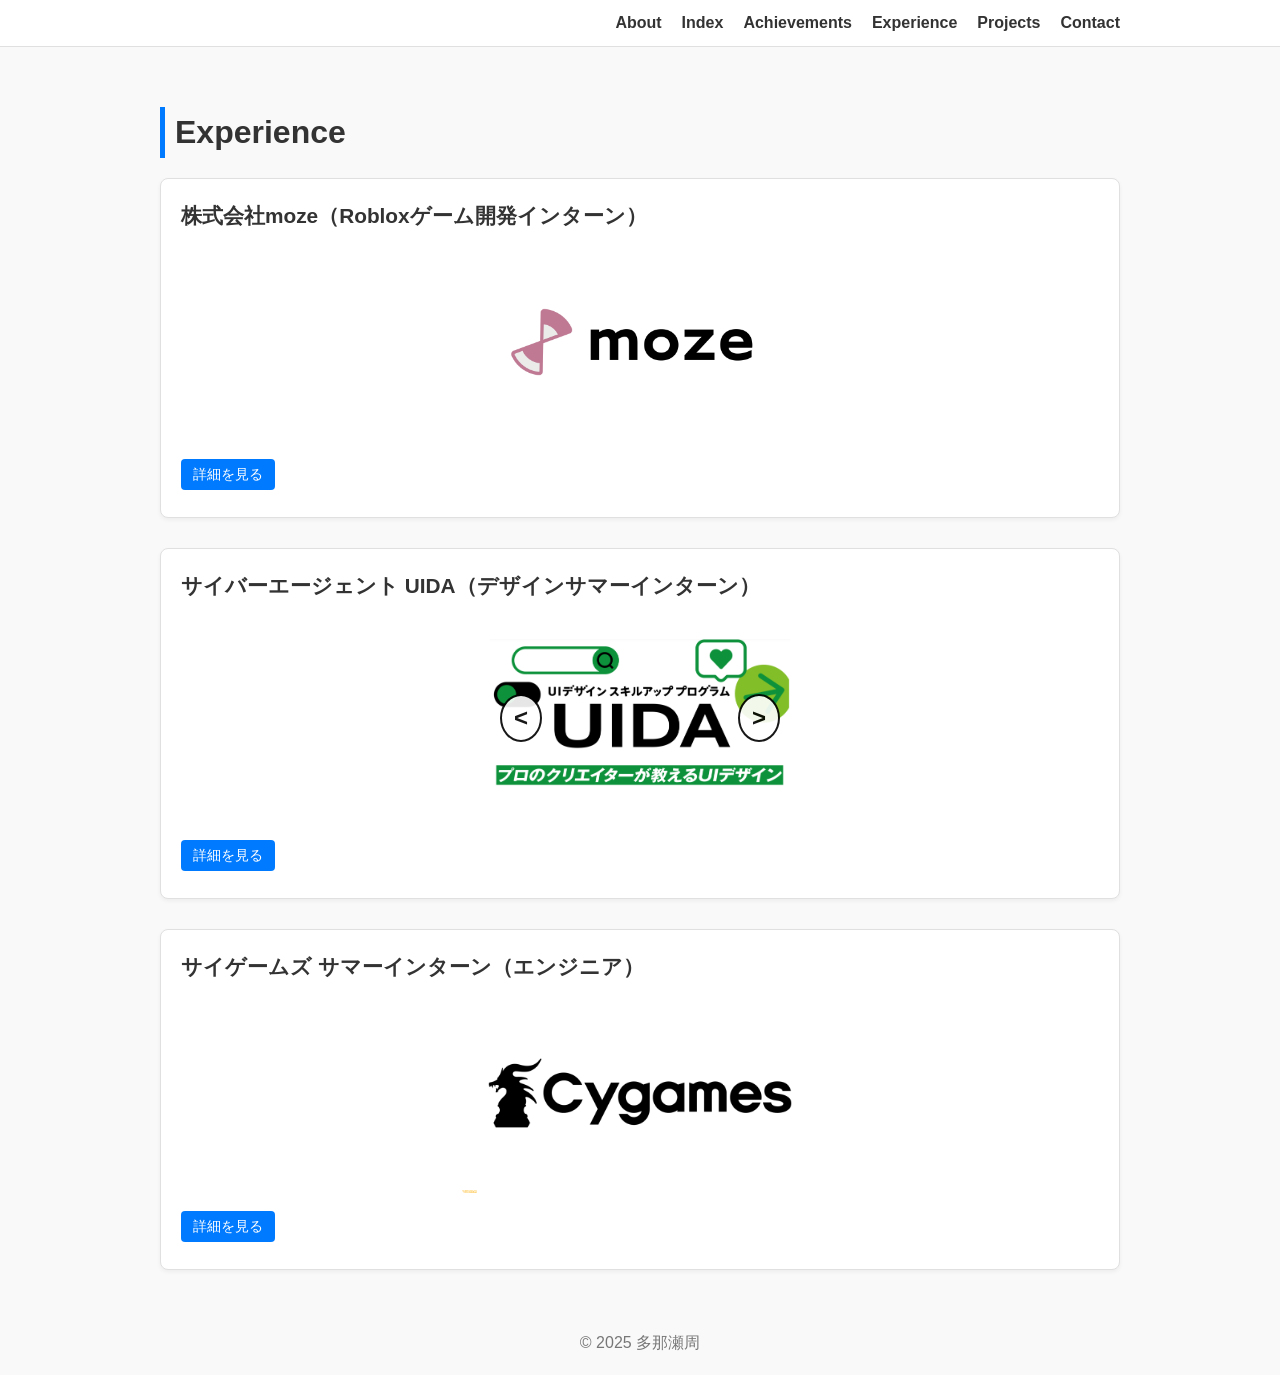
==== experience.html @ 0eff85e6 "Add files via upload" ====
﻿<!DOCTYPE html>
<html lang="ja">
<head>
    <meta charset="UTF-8" />
    <meta name="viewport" content="width=device-width, initial-scale=1.0" />
    <title>Experience | 多那瀬周</title>
    <link rel="stylesheet" href="css/style.css" />
</head>
<body>
    <!-- ヘッダー -->
    <header>
        <nav class="navbar">
            <ul class="nav-list">
                <li><a href="index.html#about">About</a></li>
                <li><a href="index.html#overview">Index</a></li>
                <li><a href="index.html#achievements">Achievements</a></li>
                <li><a href="#experience">Experience</a></li>
                <li><a href="projects.html">Projects</a></li>
                <li><a href="index.html#contact">Contact</a></li>
            </ul>
        </nav>
    </header>

    <!-- 自己紹介 -->
    <!-- 経験 -->
    <section id="experience" class="section">
        <h2>Experience</h2>
        <div class="project-card" id="exp-moze">
            <h3 class="project-title">株式会社moze（Robloxゲーム開発インターン）</h3>
            <img src="images/moze-logo.png" alt="mozeインターン" class="project-img" loading="lazy" />

            <!-- アクセシビリティ属性を付与 -->
            <button class="toggle-details" aria-expanded="false" aria-controls="moze-details">詳細を見る</button>

            <div id="moze-details" class="project-details">
                <div class="subsection">
                    <h4>概要</h4>
                    <p>
                        Robloxの<strong>企画〜ディレクション</strong>を担当（3名体制）。要件定義→タスク設計→レビューまで一貫して推進。<br>
                        自分主導のタイトル<strong>「Stairs」</strong>をリリースし、現在はダッシュボードで<strong>Retention</strong>（Day1/Day7など）や行動データを見ながら、
                        <strong>レベル設計・難易度・演出のアップデート</strong>に継続的に携わっています。<br>
                        ▶<a href="https://www.moze.ai/" target="_blank" rel="noopener noreferrer">株式会社mozeホームページ</a>
                    </p>
                </div>

                <div class="subsection">
                    <h4>Roblox人気ゲーム分析レポート：</h4>
                    <p>
                        プレイヤー維持率・収益性・配信者連携など、ヒット作の構造を分析。<br>
                        ▶ <a href="docs/roblox_hit_analysis.pdf" target="_blank" rel="noopener noreferrer">分析レポート（PDF）を開く</a>
                    </p>
                </div>

                <div class="subsection">
                    <h4>ホラーゲーム分析レポート：</h4>
                    <p>
                        『DOORS』『Rainbow Friends』などの演出・共体験要素・拡散性を分析。<br>
                        ▶ <a href="docs/roblox_horror_analysis.pdf" target="_blank" rel="noopener noreferrer">ホラーゲームレポート（PDF）を開く</a>
                    </p>
                </div>
            </div>
        </div>

        <!-- NEW: サイバーエージェント UIDA -->
        <div class="project-card" id="exp-uida">
            <h3 class="project-title">サイバーエージェント UIDA（デザインサマーインターン）</h3>
            <div class="image-slider image-slider--narrow" aria-label="UIDA インターン スクリーンショット">
                <div class="slider-container">
                    <img src="images/uida1.png" alt="UIDA インターン スクリーンショット 1" class="project-img" loading="lazy" />
                    <img src="images/uida2.png" alt="UIDA インターン スクリーンショット 2" class="project-img" loading="lazy" />
                </div>
                <button class="prev-btn" aria-label="前の画像へ">&lt;</button>
                <button class="next-btn" aria-label="次の画像へ">&gt;</button>
            </div>
            <button class="toggle-details">詳細を見る</button>
            <div class="project-details">
                <div class="subsection">
                    <h4>参加概要</h4>
                    <ul class="subsection-list">
                        <li>テーマは<strong>全員共通</strong>、チームは分かれて活動（相互に相談し合う仲間というスタイル）。</li>
                        <li>作品制作は<strong>個人で完遂</strong>（情報設計〜デザイン〜実装まで自身で担当）。</li>
                        <li>これまで<strong>エンジニア</strong>としてゲーム制作を行ってきたが、<strong>デザイナーとしてゲームUI</strong>を作るのは初挑戦。</li>
                        <li>チームメンバーやメンターからの助言を得ながら、完成度の高いUIを設計・制作。</li>
                    </ul>
                    <p class="note-link">
                        ▶ 公式情報：<a href="https://www.cyberagent.co.jp/careers/students/event/detail/id=31982" target="_blank" rel="noopener noreferrer">UIDA - CyberAgent</a>
                    </p>
                </div>
            </div>
        </div>

        <div class="project-card" id="exp-cygames">
            <h3 class="project-title">サイゲームズ サマーインターン（エンジニア）</h3>

            <!-- ロゴはMoze/UIDAと同じ見た目で統一 -->
            <img src="images/cygames.png" alt="Cygames サマーインターン" class="project-img logo" loading="lazy" />

            <button class="toggle-details" aria-expanded="false" aria-controls="cygames-details">詳細を見る</button>
            <div id="cygames-details" class="project-details">
                <div class="subsection">
                    <h4>参加概要</h4>
                    <ul class="subsection-list">
                        <li><strong>エンジニアサマーインターン</strong>に参加。現場メンターのレビューのもと、短期開発課題に取り組みました。</li>
                        <li>課せられた課題を着実にこなし、ゲーム開発の実務フロー（要件整理→実装→検証→改善）を体験。</li>
                        <li><strong>チーム開発でのコミュニケーション力や実装能力を高く評価</strong>された。</li>
                    </ul>
                    <p class="note-link">
                        ▶ 公式情報：<a href="https://fresh.cygames.co.jp/internship/detail.html?engineer&summer" target="_blank" rel="noopener noreferrer">Cygames Summer Internship（エンジニア）</a>
                    </p>
                </div>
            </div>
        </div>
    </section>




    <!-- フッター -->
    <footer>
        <p>© 2025 多那瀬周</p>
    </footer>

    <script src="js/main.js"></script>
</body>
    </html>
---- css/style.css ----
* {
    margin: 0;
    padding: 0;
    box-sizing: border-box;
}

body {
    font-family: 'Helvetica Neue', Arial, 'Hiragino Kaku Gothic ProN', sans-serif;
    line-height: 1.6;
    color: #333;
    background-color: #f9f9f9;
}

header {
    background-color: #fff;
    border-bottom: 1px solid #e0e0e0;
    position: sticky;
    top: 0;
    z-index: 100;
}

.navbar {
    max-width: 1000px;
    margin: 0 auto;
    padding: 10px 20px;
}

.nav-list {
    display: flex;
    list-style: none;
    justify-content: flex-end;
}

    .nav-list li {
        margin-left: 20px;
    }

    .nav-list a {
        text-decoration: none;
        color: #333;
        font-weight: bold;
    }

        .nav-list a:hover {
            color: #007bff;
        }

.section {
    max-width: 1000px;
    margin: 60px auto;
    padding: 0 20px;
}

    .section h2 {
        font-size: 2rem;
        margin-bottom: 20px;
        border-left: 5px solid #007bff;
        padding-left: 10px;
    }

.about-container {
    display: flex;
    flex-wrap: wrap;
    align-items: flex-start;
    gap: 20px;
    margin-top: 20px;
}

.intro-text {
    flex: 1;
    min-width: 0;
}

.profile-img {
    width: 150px;
    height: 150px;
    border-radius: 50%;
    object-fit: cover;
    margin-right: 20px;
}

.intro-text h3 {
    font-size: 1.5rem;
    margin-bottom: 10px;
}

.intro-text p {
    font-size: 1rem;
    line-height: 1.5;
}

.skill-list {
    list-style: disc inside;
    padding-left: 10px;
}

    .skill-list li {
        margin-bottom: 8px;
    }

.project-card {
    background-color: #fff;
    border: 1px solid #e0e0e0;
    border-radius: 8px;
    padding: 20px;
    margin-bottom: 30px;
    box-shadow: 0 2px 4px rgba(0,0,0,0.05);
    transition: box-shadow 200ms ease;
}

    .project-card:hover {
        box-shadow: 0px 3px 1px -2px rgba(0,0,0,0.2), 0px 2px 2px 0px rgba(0,0,0,0.14), 0px 1px 5px 0px rgba(0,0,0,0.12);
    }

    .project-card h3 {
        font-size: 1.3rem;
        margin-bottom: 10px;
    }

.project-img {
    width: 100%;
    max-width: 600px;
    border-radius: 4px;
    margin-bottom: 10px;
}

#contactForm {
    max-width: 500px;
}

    #contactForm input, #contactForm textarea {
        width: 100%;
        padding: 8px;
        margin-bottom: 12px;
        border: 1px solid #ccc;
        border-radius: 4px;
    }

    #contactForm button {
        background-color: #007bff;
        color: #fff;
        border: none;
        padding: 10px 16px;
        border-radius: 4px;
        cursor: pointer;
    }

        #contactForm button:hover {
            background-color: #0056b3;
        }

.sns-links {
    margin-top: 20px;
}

footer {
    text-align: center;
    margin: 60px 0 20px;
    color: #777;
}

@media (max-width: 768px) {
    .about-container {
        flex-direction: column;
        text-align: center;
    }

    .profile-img {
        margin: 0 auto 20px;
    }

    .nav-list {
        justify-content: center;
    }
}

/* 特徴セクション */
.features h4 {
    font-size: 1.2rem;
    margin: 20px 0 10px;
    border-left: 4px solid #007bff;
    padding-left: 8px;
}

.features-list {
    list-style-type: disc;
    list-style-position: outside;
    margin: 0; /* 元: -2 を修正 */
    padding-left: 1.2em;
}

    .features-list li ul {
        list-style-type: circle;
        list-style-position: outside;
        margin: 0;
        padding-left: 1.2em;
    }

    .features-list > li {
        margin-bottom: 0.75em;
    }

    .features-list strong {
        display: block;
    }

/* 小見出し */
.subsection {
    margin-top: 20px;
}

    .subsection h4 {
        font-size: 1.2rem;
        margin: 0 0 10px;
        border-left: 4px solid #007bff;
        padding-left: 8px;
        color: #333;
    }

    .subsection p {
        font-size: 1rem;
        line-height: 1.6;
        margin-left: 1em;
    }

.subsection-list {
    list-style-type: disc;
    list-style-position: outside;
    padding-left: 1.2em;
    margin-top: 0.5em;
    margin-bottom: 1.5em;
}

.video-embed {
    margin-bottom: 1.5em;
}

#vol11Container {
    max-width: 360px;
    margin: 1em auto;
}

    #vol11Container iframe {
        width: 100%;
        height: auto;
        aspect-ratio: 16 / 9;
    }

.note-link {
    text-align: center;
    margin: 0;
    padding: 0.5em 0;
    margin-bottom: 1.5em;
    font-size: 0.9rem;
    color: #555;
}

    .note-link a {
        color: #007bff;
        text-decoration: none;
    }

        .note-link a:hover {
            text-decoration: underline;
        }

.video-row {
    display: flex;
    flex-wrap: wrap;
    gap: 1rem;
    margin-bottom: 1.5em;
}

    .video-row .video-embed {
        flex: 1 1 45%;
        min-width: 280px;
    }

.video-embed iframe {
    width: 100%;
    height: auto;
    aspect-ratio: 16 / 9;
}

.demo-video {
    text-align: center;
    margin: 1em 0;
}

    .demo-video iframe {
        width: 50%;
        max-width: 600px;
        aspect-ratio: 16 / 9;
        border: none;
        border-radius: 4px;
    }

.project-details {
    display: none;
    margin-top: 1em;
}

.toggle-details {
    display: inline-block;
    margin: 0.5em 0;
    padding: 6px 12px;
    font-size: 0.9rem;
    background-color: #007bff;
    color: #fff;
    border: none;
    border-radius: 4px;
    cursor: pointer;
}

    .toggle-details:hover {
        background-color: #0056b3;
    }

.image-slider {
    position: relative;
    width: 100%;
    max-width: 400px;
    margin: 0 auto 10px;
    overflow: hidden;
    border-radius: 4px;
}
/* Tabitと同じ“細め”幅が必要な場合に使用 */
.image-slider--narrow {
    max-width: 300px;
}

.slider-container {
    display: flex;
    transition: transform 0.4s ease-in-out;
}

.image-slider .project-img {
    width: 100%;
    flex-shrink: 0;
    max-width: 100%;
    margin: 0;
    border-radius: 0;
    display: block;
}

.prev-btn, .next-btn {
    position: absolute;
    top: 50%;
    transform: translateY(-50%);
    background-color: rgba(0,0,0,0.4);
    color: #fff;
    border: none;
    padding: 8px 12px;
    font-size: 1.5rem;
    cursor: pointer;
    z-index: 10;
    transition: background-color 0.2s ease;
}

    .prev-btn:hover, .next-btn:hover {
        background-color: rgba(0,0,0,0.7);
    }

.prev-btn {
    left: 10px;
}

.next-btn {
    right: 10px;
}

/* 経験セクションのロゴ・UIDAスライダー画像を統一 */
#experience .project-card .project-img {
  width: auto;
  height: 200px;      /* Mozeと同じ高さに固定 */
  margin: 0 auto 10px;
  display: block;
  object-fit: contain; /* 画像が潰れないように */
}
/* 経験セクションのロゴ・UIDAスライダー画像を統一 */
#experience .project-card .project-img {
    width: auto;
    height: 200px; /* Mozeと同じ高さに固定 */
    margin: 0 auto 10px;
    display: block;
    object-fit: contain; /* 画像が潰れないように */
}
/* スライダー矢印のスタイルをくっきり白黒に */
.prev-btn, .next-btn {
    position: absolute;
    top: 50%;
    transform: translateY(-50%);
    background-color: #fff; /* 白背景 */
    color: #000; /* 黒文字（矢印） */
    border: 2px solid #000; /* 黒枠でくっきり */
    padding: 8px 12px;
    font-size: 1.5rem;
    font-weight: bold;
    cursor: pointer;
    z-index: 10;
    transition: background-color 0.2s ease, color 0.2s ease;
    border-radius: 50%; /* 丸ボタンにするとさらに目立つ */
    opacity: 0.9;
}

    .prev-btn:hover, .next-btn:hover {
        background-color: #000; /* ホバー時は反転 */
        color: #fff;
    }

.prev-btn {
    left: 10px;
}

.next-btn {
    right: 10px;
}
/* ===== Overview（Index）の横スクロール行 ===== */
.overview {
    background: #fff;
    border: 1px solid #e0e0e0;
    border-radius: 14px;
    padding: 14px 14px 8px;
    margin-bottom: 16px;
}

.overview-title {
    font-size: 1.05rem;
    font-weight: 700;
    margin: 0 0 10px 4px;
    color: #333;
}

.overview-scroll {
    display: flex;
    gap: 12px;
    overflow-x: auto;
    overscroll-behavior-x: contain;
    scroll-snap-type: x proximity;
    padding-bottom: 8px;
    -webkit-overflow-scrolling: touch;
}

    /* スクロールバーを細く（必要なら消してOK） */
    .overview-scroll::-webkit-scrollbar {
        height: 8px;
    }

    .overview-scroll::-webkit-scrollbar-thumb {
        background: #c8c8c8;
        border-radius: 8px;
    }

    .overview-scroll::-webkit-scrollbar-track {
        background: transparent;
    }

.overview-item {
    flex: 0 0 auto; /* 横にずらっと並べる */
    width: 210px; /* “いい感じ”のカード幅 */
    min-height: 64px;
    display: flex;
    align-items: center;
    gap: 12px;
    text-decoration: none;
    color: #222;
    background: #f7f7f7;
    border: 1px solid #e5e5e5;
    border-radius: 12px;
    padding: 10px 12px;
    scroll-snap-align: start; /* スクロール止まりやすく */
    transition: transform .1s ease, box-shadow .1s ease, background-color .2s ease;
}

    .overview-item:hover {
        transform: translateY(-2px);
        background: #fff;
        box-shadow: 0 2px 6px rgba(0,0,0,.08);
    }

    .overview-item img {
        width: 40px;
        height: 40px; /* アイコンを少し大きめに */
        object-fit: contain;
        border-radius: 8px;
        background: #fff;
        border: 1px solid #ddd;
    }

    .overview-item span {
        font-weight: 700;
        font-size: .95rem;
        line-height: 1.2;
    }

/* モバイルはもう少し大きめにしつつ、横スクロール前提 */
@media (max-width: 520px) {
    .overview-item {
        width: 260px;
    }

        .overview-item img {
            width: 44px;
            height: 44px;
        }
}
/* ===== Overviewのジャンプボタン ===== */
.overview-jump {
    display: flex;
    justify-content: center;
    gap: 16px;
    margin-top: 14px;
}

.jump-btn {
    display: inline-block;
    padding: 8px 16px;
    font-size: 0.95rem;
    font-weight: 600;
    text-decoration: none;
    color: #fff;
    background: #000; /* くっきり黒 */
    border-radius: 6px;
    transition: background-color 0.2s ease;
}

    .jump-btn:hover {
        background: #444; /* ホバーで少し明るく */
    }
/* Projects内の単独画像もスライダー画像と同じ高さに */
#projects .project-card > .project-img {
    width: auto;
    max-width: 100%;
    height: 250px; /* 他と揃える高さ。お好みで200〜300px */
    object-fit: contain; /* 縦横比を保持 */
    display: block;
    margin: 0 auto 12px;
}
/* ===== Achievements（実績）バッジ ===== */
.achv-item {
    flex: 0 0 auto;
    display: flex;
    align-items: center;
    gap: 10px;
    padding: 10px 12px;
    border: 1px solid #e5e5e5;
    border-radius: 12px;
    background: #fff;
    text-decoration: none;
    color: #111;
    scroll-snap-align: start;
    transition: transform .1s ease, box-shadow .12s ease, background-color .2s ease;
}

    .achv-item:hover {
        transform: translateY(-2px);
        box-shadow: 0 2px 6px rgba(0,0,0,.08);
    }

.achv-badge {
    display: inline-block;
    min-width: 3.2em;
    text-align: center;
    padding: 4px 8px;
    border-radius: 999px;
    background: #000;
    color: #fff;
    font-weight: 700;
    font-size: .85rem;
    line-height: 1;
    border: 2px solid #000; /* 白黒でくっきり */
}

.achv-text {
    font-weight: 700;
    font-size: .95rem;
    line-height: 1.2;
    color: #222;
    white-space: nowrap;
}

/* スクロールバーはOverviewと同じ見た目を継承（.overview-scrollを使用） */
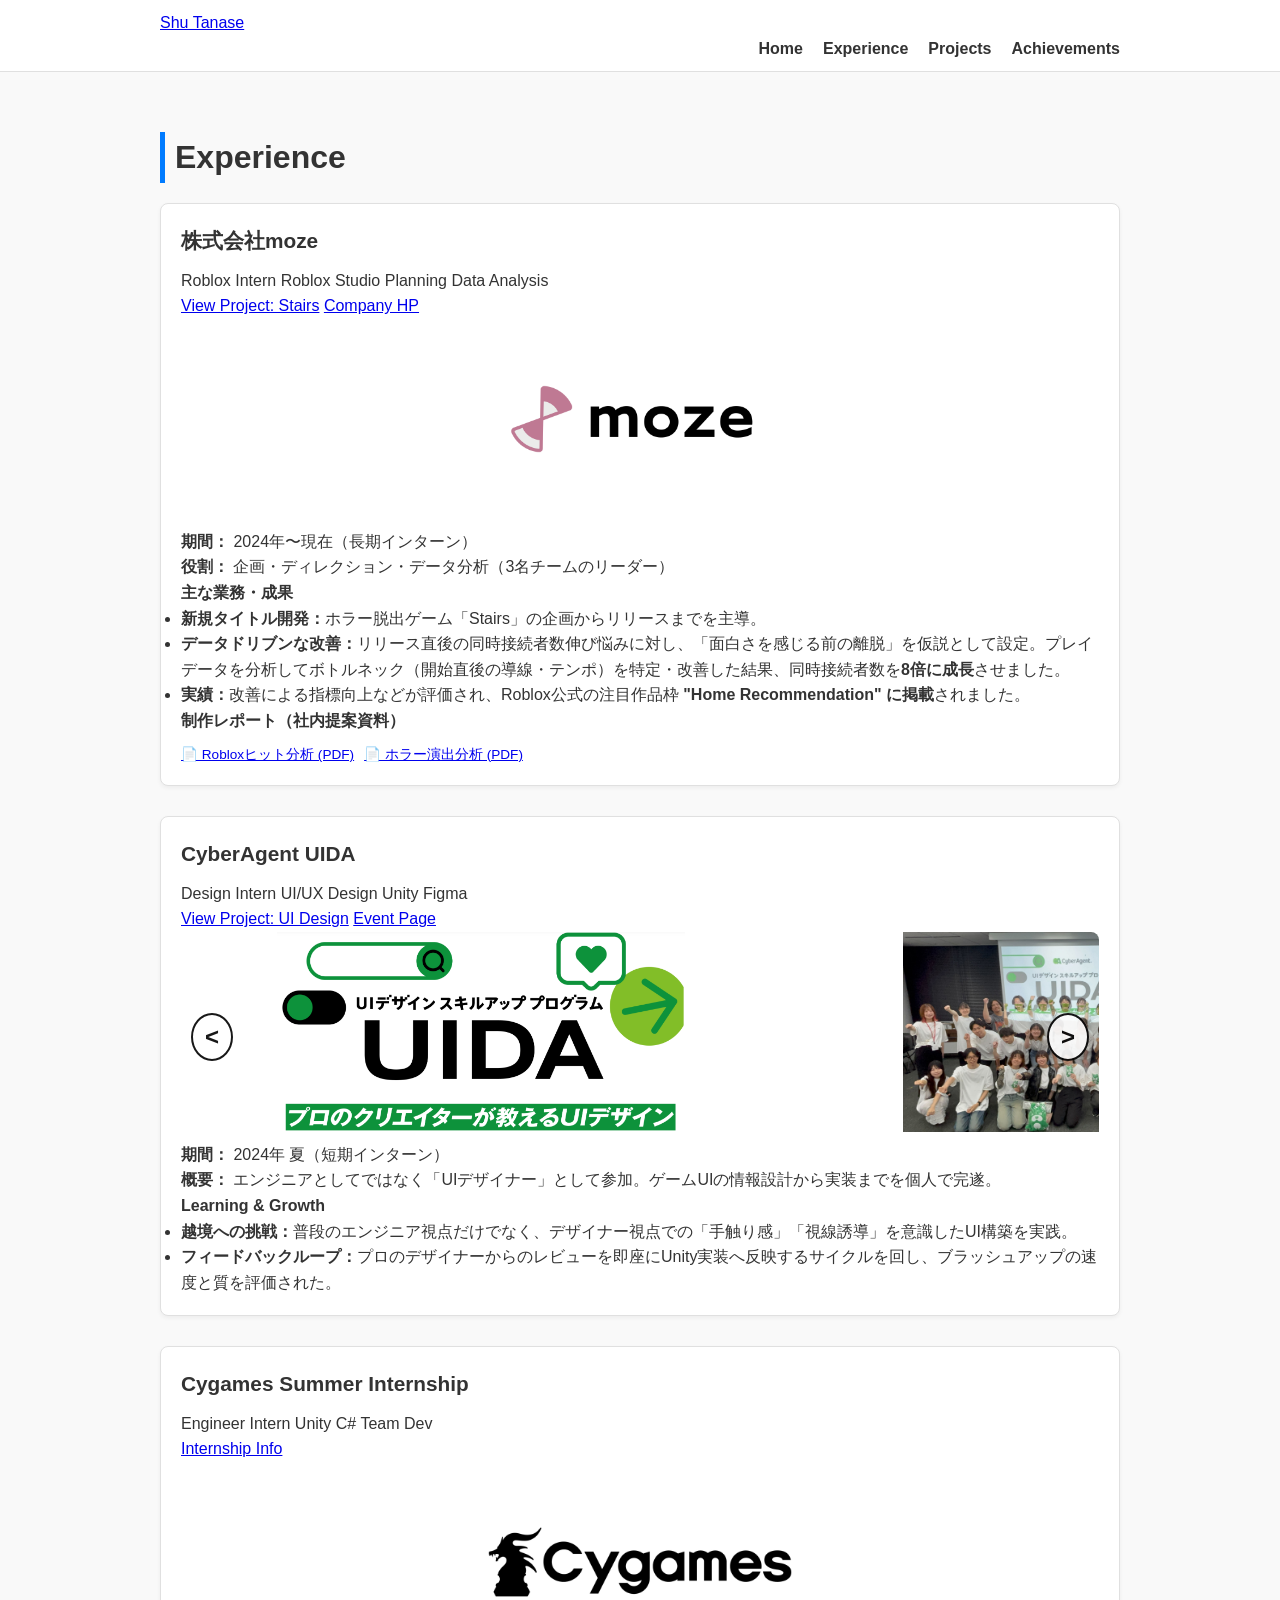
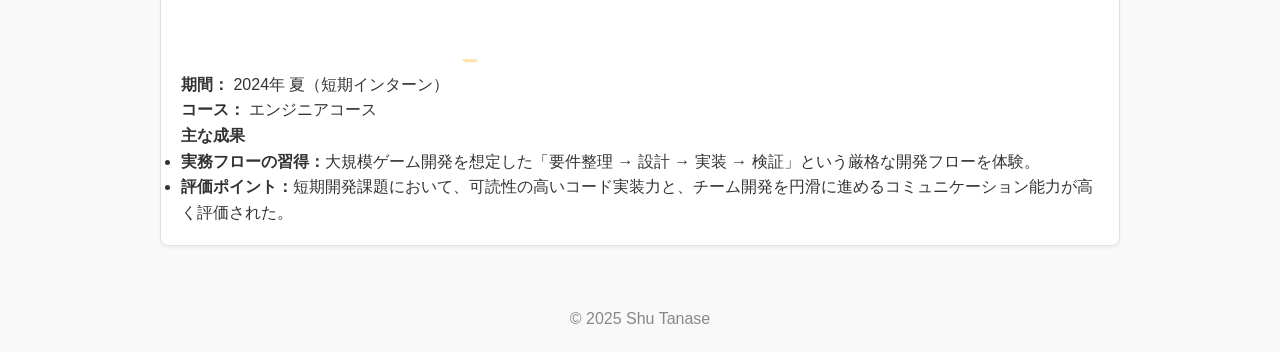
==== commit 1f71ce74: "12-9 Updated the experience section with new project details and improved structure and accessibilit" ====
--- a/experience.html
+++ b/experience.html
@@ -1,125 +1,154 @@
-﻿<!DOCTYPE html>
+<!DOCTYPE html>
 <html lang="ja">
 <head>
     <meta charset="UTF-8" />
     <meta name="viewport" content="width=device-width, initial-scale=1.0" />
-    <title>Experience | 多那瀬周</title>
+    <title>Experience | 多那瀬周 Portfolio</title>
     <link rel="stylesheet" href="css/style.css" />
 </head>
 <body>
-    <!-- ヘッダー -->
     <header>
         <nav class="navbar">
+            <a href="index.html" class="nav-brand">Shu Tanase</a>
             <ul class="nav-list">
-                <li><a href="index.html#about">About</a></li>
-                <li><a href="index.html#overview">Index</a></li>
-                <li><a href="index.html#achievements">Achievements</a></li>
-                <li><a href="#experience">Experience</a></li>
+                <li><a href="index.html">Home</a></li>
+                <li><a href="experience.html" class="current">Experience</a></li>
                 <li><a href="projects.html">Projects</a></li>
-                <li><a href="index.html#contact">Contact</a></li>
+                <li><a href="achievements.html">Achievements</a></li>
             </ul>
         </nav>
     </header>
 
-    <!-- 自己紹介 -->
-    <!-- 経験 -->
     <section id="experience" class="section">
-        <h2>Experience</h2>
-        <div class="project-card" id="exp-moze">
-            <h3 class="project-title">株式会社moze（Robloxゲーム開発インターン）</h3>
-            <img src="images/moze-logo.png" alt="mozeインターン" class="project-img" loading="lazy" />
+        <h2 class="section-title">Experience</h2>
 
-            <!-- アクセシビリティ属性を付与 -->
-            <button class="toggle-details" aria-expanded="false" aria-controls="moze-details">詳細を見る</button>
+        <article class="project-card" id="exp-moze">
+            <div class="project-header">
+                <div>
+                    <h3 class="project-title">株式会社moze</h3>
+                    <div class="tech-stack">
+                        <span class="badge role">Roblox Intern</span>
+                        <span class="badge roblox">Roblox Studio</span>
+                        <span class="badge">Planning</span>
+                        <span class="badge">Data Analysis</span>
+                    </div>
+                </div>
+                <div class="project-links">
+                    <a href="projects.html#proj-stairs" class="btn-primary">View Project: Stairs</a>
+                    <a href="https://www.moze.ai/" target="_blank" class="btn-secondary">Company HP</a>
+                </div>
+            </div>
 
-            <div id="moze-details" class="project-details">
-                <div class="subsection">
-                    <h4>概要</h4>
-                    <p>
-                        Robloxの<strong>企画〜ディレクション</strong>を担当（3名体制）。要件定義→タスク設計→レビューまで一貫して推進。<br>
-                        自分主導のタイトル<strong>「Stairs」</strong>をリリースし、現在はダッシュボードで<strong>Retention</strong>（Day1/Day7など）や行動データを見ながら、
-                        <strong>レベル設計・難易度・演出のアップデート</strong>に継続的に携わっています。<br>
-                        ▶<a href="https://www.moze.ai/" target="_blank" rel="noopener noreferrer">株式会社mozeホームページ</a>
-                    </p>
+            <div class="project-grid">
+                <div class="project-visuals">
+                    <img src="images/moze-logo.png" alt="moze logo" class="project-img img-contain">
                 </div>
 
-                <div class="subsection">
-                    <h4>Roblox人気ゲーム分析レポート：</h4>
-                    <p>
-                        プレイヤー維持率・収益性・配信者連携など、ヒット作の構造を分析。<br>
-                        ▶ <a href="docs/roblox_hit_analysis.pdf" target="_blank" rel="noopener noreferrer">分析レポート（PDF）を開く</a>
-                    </p>
+                <div class="project-info">
+                    <p><strong>期間：</strong> 2024年〜現在（長期インターン）</p>
+                    <p><strong>役割：</strong> 企画・ディレクション・データ分析（3名チームのリーダー）</p>
+
+                    <h4>主な業務・成果</h4>
+                    <ul>
+                        <li><strong>新規タイトル開発：</strong>ホラー脱出ゲーム「Stairs」の企画からリリースまでを主導。</li>
+                        <li><strong>データドリブンな改善：</strong>リリース直後の同時接続者数伸び悩みに対し、「面白さを感じる前の離脱」を仮説として設定。プレイデータを分析してボトルネック（開始直後の導線・テンポ）を特定・改善した結果、同時接続者数を<strong>8倍に成長</strong>させました。</li>
+                        <li><strong>実績：</strong>改善による指標向上などが評価され、Roblox公式の注目作品枠 <strong>"Home Recommendation" に掲載</strong>されました。</li>
+                    </ul>
+
+                    <h4>制作レポート（社内提案資料）</h4>
+                    <div style="display: flex; gap: 10px; flex-wrap: wrap; margin-top: 10px;">
+                        <a href="docs/roblox_hit_analysis.pdf" target="_blank" class="btn-secondary" style="font-size: 0.85rem;">
+                            📄 Robloxヒット分析 (PDF)
+                        </a>
+                        <a href="docs/roblox_horror_analysis.pdf" target="_blank" class="btn-secondary" style="font-size: 0.85rem;">
+                            📄 ホラー演出分析 (PDF)
+                        </a>
+                    </div>
+                </div>
+            </div>
+        </article>
+
+        <article class="project-card" id="exp-uida">
+            <div class="project-header">
+                <div>
+                    <h3 class="project-title">CyberAgent UIDA</h3>
+                    <div class="tech-stack">
+                        <span class="badge role">Design Intern</span>
+                        <span class="badge">UI/UX Design</span>
+                        <span class="badge unity">Unity</span>
+                        <span class="badge">Figma</span>
+                    </div>
+                </div>
+                <div class="project-links">
+                    <a href="projects.html#proj-uida" class="btn-primary">View Project: UI Design</a>
+                    <a href="https://www.cyberagent.co.jp/careers/students/event/detail/id=31982" target="_blank" class="btn-secondary">Event Page</a>
+                </div>
+            </div>
+
+            <div class="project-grid">
+                <div class="project-visuals">
+                    <div class="slider-container" style="position: relative; overflow: hidden; border-radius: 8px;">
+                        <div class="slider-track" style="display: flex; transition: transform 0.3s ease;">
+                            <img src="images/uida1.png" alt="UIDA Slide 1" class="project-img" style="flex-shrink:0; width:100%;">
+                            <img src="images/uida2.png" alt="UIDA Slide 2" class="project-img" style="flex-shrink:0; width:100%;">
+                        </div>
+                        <button class="prev-btn" aria-label="Previous">&lt;</button>
+                        <button class="next-btn" aria-label="Next">&gt;</button>
+                    </div>
                 </div>
 
-                <div class="subsection">
-                    <h4>ホラーゲーム分析レポート：</h4>
-                    <p>
-                        『DOORS』『Rainbow Friends』などの演出・共体験要素・拡散性を分析。<br>
-                        ▶ <a href="docs/roblox_horror_analysis.pdf" target="_blank" rel="noopener noreferrer">ホラーゲームレポート（PDF）を開く</a>
-                    </p>
+                <div class="project-info">
+                    <p><strong>期間：</strong> 2024年 夏（短期インターン）</p>
+                    <p><strong>概要：</strong> エンジニアとしてではなく「UIデザイナー」として参加。ゲームUIの情報設計から実装までを個人で完遂。</p>
+
+                    <h4>Learning & Growth</h4>
+                    <ul>
+                        <li><strong>越境への挑戦：</strong>普段のエンジニア視点だけでなく、デザイナー視点での「手触り感」「視線誘導」を意識したUI構築を実践。</li>
+                        <li><strong>フィードバックループ：</strong>プロのデザイナーからのレビューを即座にUnity実装へ反映するサイクルを回し、ブラッシュアップの速度と質を評価された。</li>
+                    </ul>
                 </div>
             </div>
-        </div>
+        </article>
 
-        <!-- NEW: サイバーエージェント UIDA -->
-        <div class="project-card" id="exp-uida">
-            <h3 class="project-title">サイバーエージェント UIDA（デザインサマーインターン）</h3>
-            <div class="image-slider image-slider--narrow" aria-label="UIDA インターン スクリーンショット">
-                <div class="slider-container">
-                    <img src="images/uida1.png" alt="UIDA インターン スクリーンショット 1" class="project-img" loading="lazy" />
-                    <img src="images/uida2.png" alt="UIDA インターン スクリーンショット 2" class="project-img" loading="lazy" />
+        <article class="project-card" id="exp-cygames">
+            <div class="project-header">
+                <div>
+                    <h3 class="project-title">Cygames Summer Internship</h3>
+                    <div class="tech-stack">
+                        <span class="badge role">Engineer Intern</span>
+                        <span class="badge unity">Unity</span>
+                        <span class="badge csharp">C#</span>
+                        <span class="badge">Team Dev</span>
+                    </div>
                 </div>
-                <button class="prev-btn" aria-label="前の画像へ">&lt;</button>
-                <button class="next-btn" aria-label="次の画像へ">&gt;</button>
-            </div>
-            <button class="toggle-details">詳細を見る</button>
-            <div class="project-details">
-                <div class="subsection">
-                    <h4>参加概要</h4>
-                    <ul class="subsection-list">
-                        <li>テーマは<strong>全員共通</strong>、チームは分かれて活動（相互に相談し合う仲間というスタイル）。</li>
-                        <li>作品制作は<strong>個人で完遂</strong>（情報設計〜デザイン〜実装まで自身で担当）。</li>
-                        <li>これまで<strong>エンジニア</strong>としてゲーム制作を行ってきたが、<strong>デザイナーとしてゲームUI</strong>を作るのは初挑戦。</li>
-                        <li>チームメンバーやメンターからの助言を得ながら、完成度の高いUIを設計・制作。</li>
-                    </ul>
-                    <p class="note-link">
-                        ▶ 公式情報：<a href="https://www.cyberagent.co.jp/careers/students/event/detail/id=31982" target="_blank" rel="noopener noreferrer">UIDA - CyberAgent</a>
-                    </p>
+                <div class="project-links">
+                    <a href="https://fresh.cygames.co.jp/internship/detail.html?engineer&summer" target="_blank" class="btn-secondary">Internship Info</a>
                 </div>
             </div>
-        </div>
 
-        <div class="project-card" id="exp-cygames">
-            <h3 class="project-title">サイゲームズ サマーインターン（エンジニア）</h3>
+            <div class="project-grid">
+                <div class="project-visuals">
+                    <img src="images/cygames.png" alt="Cygames logo" class="project-img img-contain">
+                </div>
 
-            <!-- ロゴはMoze/UIDAと同じ見た目で統一 -->
-            <img src="images/cygames.png" alt="Cygames サマーインターン" class="project-img logo" loading="lazy" />
+                <div class="project-info">
+                    <p><strong>期間：</strong> 2024年 夏（短期インターン）</p>
+                    <p><strong>コース：</strong> エンジニアコース</p>
 
-            <button class="toggle-details" aria-expanded="false" aria-controls="cygames-details">詳細を見る</button>
-            <div id="cygames-details" class="project-details">
-                <div class="subsection">
-                    <h4>参加概要</h4>
-                    <ul class="subsection-list">
-                        <li><strong>エンジニアサマーインターン</strong>に参加。現場メンターのレビューのもと、短期開発課題に取り組みました。</li>
-                        <li>課せられた課題を着実にこなし、ゲーム開発の実務フロー（要件整理→実装→検証→改善）を体験。</li>
-                        <li><strong>チーム開発でのコミュニケーション力や実装能力を高く評価</strong>された。</li>
+                    <h4>主な成果</h4>
+                    <ul>
+                        <li><strong>実務フローの習得：</strong>大規模ゲーム開発を想定した「要件整理 → 設計 → 実装 → 検証」という厳格な開発フローを体験。</li>
+                        <li><strong>評価ポイント：</strong>短期開発課題において、可読性の高いコード実装力と、チーム開発を円滑に進めるコミュニケーション能力が高く評価された。</li>
                     </ul>
-                    <p class="note-link">
-                        ▶ 公式情報：<a href="https://fresh.cygames.co.jp/internship/detail.html?engineer&summer" target="_blank" rel="noopener noreferrer">Cygames Summer Internship（エンジニア）</a>
-                    </p>
                 </div>
             </div>
-        </div>
+        </article>
     </section>
 
-
-
-
-    <!-- フッター -->
     <footer>
-        <p>© 2025 多那瀬周</p>
+        <p style="text-align:center; margin-top:50px; color:#888;">© 2025 Shu Tanase</p>
     </footer>
 
     <script src="js/main.js"></script>
 </body>
-    </html>
+</html>
--- a/css/style.css
+++ b/css/style.css
@@ -580,3 +580,95 @@
 }
 
 /* スクロールバーはOverviewと同じ見た目を継承（.overview-scrollを使用） */
+/* ===== Overview / Achievements : ラージカード & 説明文 ===== */
+.overview-scroll {
+    display: flex;
+    gap: 14px;
+    overflow-x: auto;
+    overscroll-behavior-x: contain;
+    scroll-snap-type: x proximity;
+    padding: 6px 0 10px;
+}
+
+.overview-item, .achv-item {
+    flex: 0 0 auto;
+    width: 280px; /* 大きめボックス */
+    min-height: 104px;
+    display: flex;
+    flex-direction: row;
+    align-items: center;
+    gap: 14px;
+    text-decoration: none;
+    color: #111;
+    background: #fff;
+    border: 1px solid #e6e6e6;
+    border-radius: 14px;
+    padding: 12px 14px;
+    scroll-snap-align: start;
+    box-shadow: 0 1px 2px rgba(0,0,0,.04);
+    transition: transform .08s ease, box-shadow .12s ease, background-color .2s ease;
+}
+
+    .overview-item:hover, .achv-item:hover {
+        transform: translateY(-2px);
+        box-shadow: 0 4px 10px rgba(0,0,0,.08);
+    }
+
+    .overview-item img, .achv-item img {
+        width: 52px;
+        height: 52px;
+        object-fit: contain;
+        border-radius: 10px;
+        background: #fff;
+        border: 1px solid #ddd;
+        flex: none;
+    }
+
+/* タイトル＋1行説明 */
+.ov-text {
+    display: flex;
+    flex-direction: column;
+    gap: 6px;
+    min-width: 0;
+}
+
+.ov-title {
+    font-weight: 800;
+    font-size: 1rem;
+    line-height: 1.2;
+    color: #111;
+}
+
+.ov-desc {
+    font-size: .88rem;
+    line-height: 1.3;
+    color: #555;
+    white-space: nowrap;
+    overflow: hidden;
+    text-overflow: ellipsis;
+}
+
+/* Achievements用：バッジ風を先頭に置く場合（任意） */
+.achv-badge {
+    display: inline-block;
+    padding: 3px 8px;
+    border-radius: 999px;
+    background: #000;
+    color: #fff;
+    font-weight: 700;
+    font-size: .78rem;
+    margin-right: 6px;
+}
+
+/* モバイルは少し狭めに */
+@media (max-width:560px) {
+    .overview-item, .achv-item {
+        width: 240px;
+    }
+
+        .overview-item img, .achv-item img {
+            width: 48px;
+            height: 48px;
+        }
+}
+
